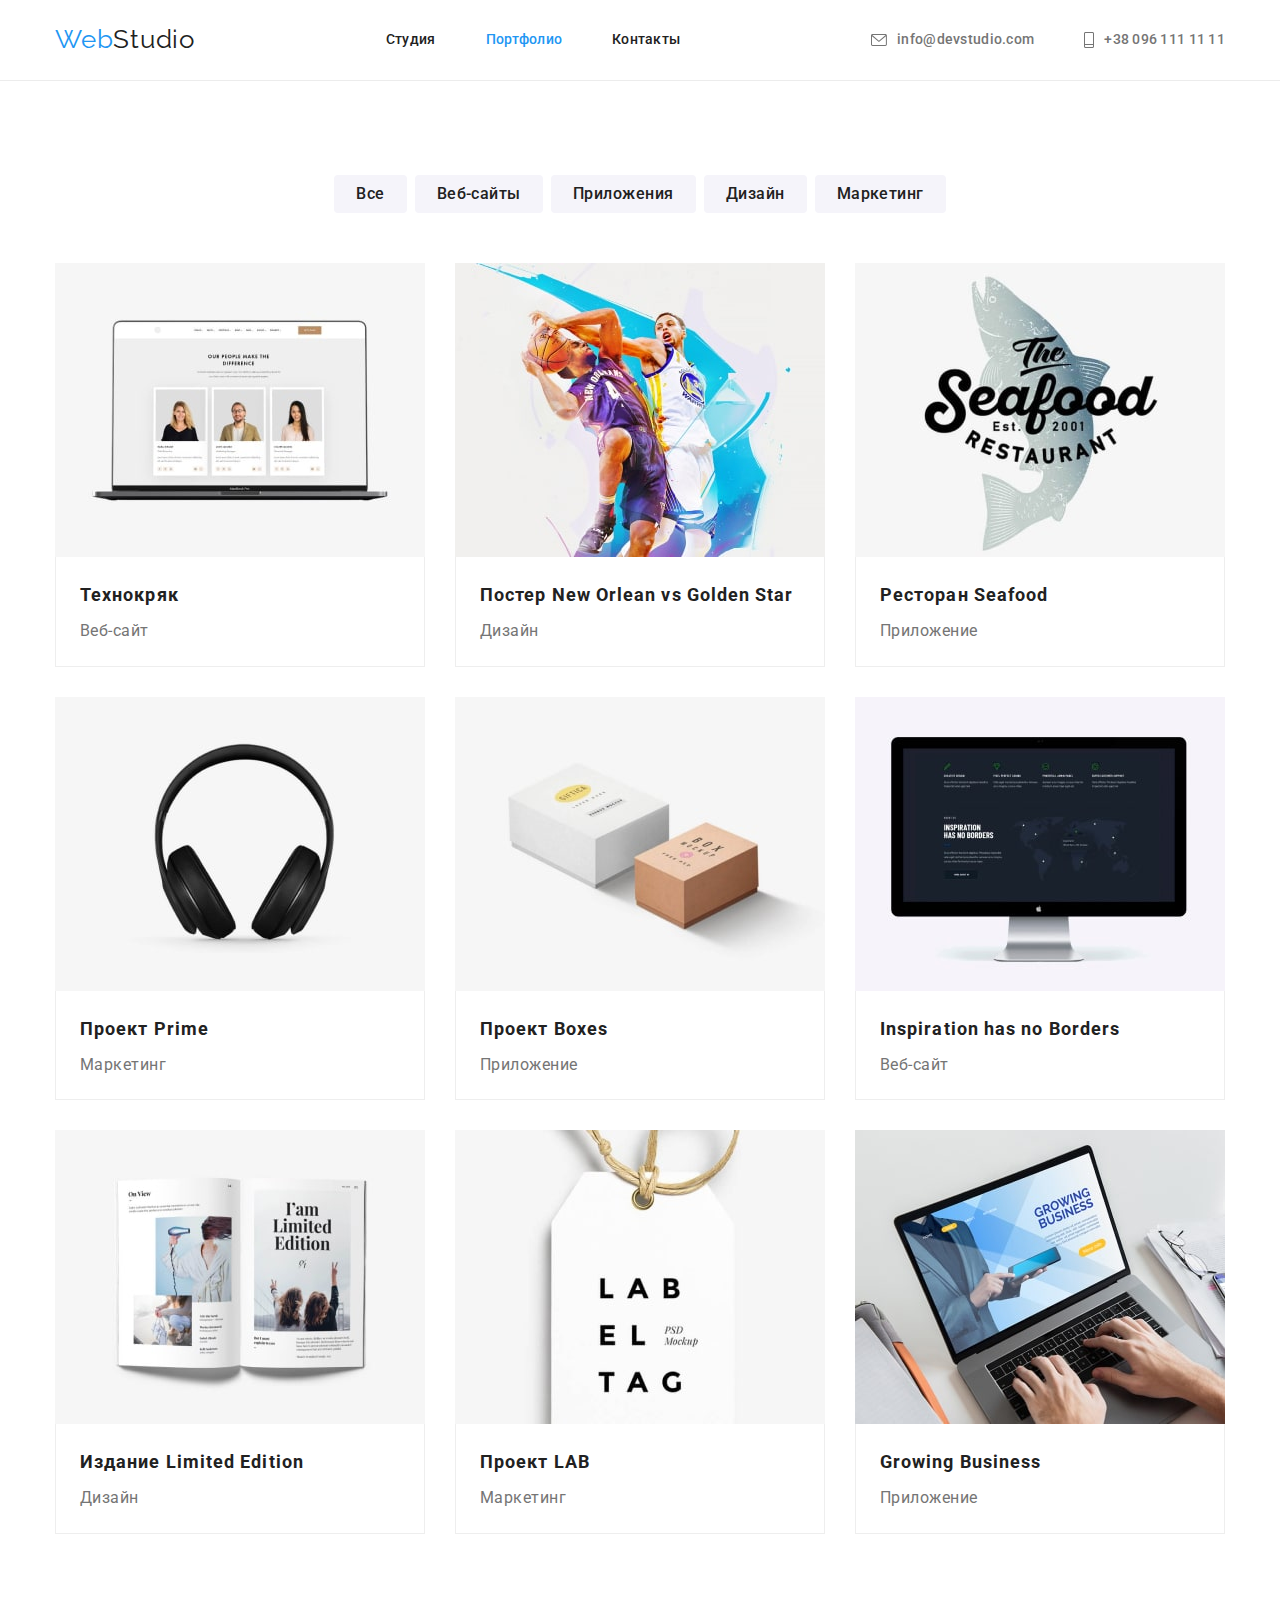
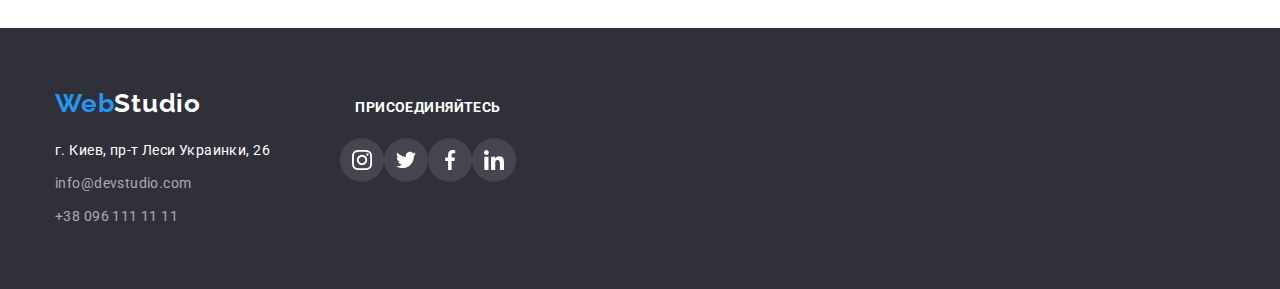
==== portfolio.html @ cda282c3 "creation" ====
<!DOCTYPE html>
<html lang="ru">
<head>
    <meta charset="UTF-8">
    <meta http-equiv="X-UA-Compatible" content="IE=edge">
    <meta name="viewport" content="width=device-width, initial-scale=1.0">
    <title>WebStudio</title>
    <link href="https://fonts.googleapis.com/css2?family=Raleway:wght@700&family=Roboto:wght@400;500;700&display=swap"
    rel="stylesheet">
    <link rel="stylesheet" href="https://cdnjs.cloudflare.com/ajax/libs/modern-normalize/1.0.0/modern-normalize.min.css" />
    <link rel="stylesheet" href="./css/styles.css" />
</head>
<body>
    <header class="header">
        <div class="container header-nav">
            <a href="./index.html" class="header-logo link"><span class=" header-logo-web">Web</span>Studio</a>
            <nav>
                <ul class="header-site-nav list">
                    <li class="item">
                        <a href="./index.html" class="header-stydio link nav">Студия</a>
                    </li>
                    <li class="item">
                        <a href="./portfolio.html" class="header-portfolio current link nav">Портфолио</a>
                    </li>
                    <li class="item">
                        <a href="" class="header-contacts link nav">Контакты</a>
                    </li>
                </ul>
            </nav>
            <ul class="header-auth-nav list">
                <li class="item">
                    <a href="mailto:info@devstudio.com" class="header-mail-icon link nav">
                        <svg class="mail-icon">
                            <use href="./images/icons.svg#icon-envelope"></use>
                        </svg>
                        info@devstudio.com
                    </a>
                </li>
                <li class="item">
                    <a href="tel:+380961111111" class=" header-tel-icon link nav">
                        <svg class="tel-icon">
                            <use href="./images/icons.svg#icon-vector"></use>
                        </svg>
                        +38 096 111 11 11
                    </a>
                </li>
            </ul>
        </div>
    </header>
    <main>
        <section class="portfolio">
            <h1 class="visually-hidden">Проекты</h1>
            <div class="container">
                <ul class="filter list">
                    <li class="item"><button type="button" class="filter-button">Все</button></li>
                    <li class="item"><button type="button" class="filter-button">Веб-сайты</button></li>
                    <li class="item"><button type="button" class="filter-button">Приложения</button></li>
                    <li class="item"><button type="button" class="filter-button">Дизайн</button></li>
                    <li class="item"><button type="button" class="filter-button">Маркетинг</button></li>
                </ul>
            </div>
            <div class="container">
                <ul class="list portfolio-list">
                    <li class="item portfolio-card">
                        <img class="card" src="./images/crak.jpg" alt="Ноутбук с фотографией Веб-сайта" width="370">
                        <div class="portfolio-description">
                            <h2 class="portfolio-projeck">Технокряк</h2>
                            <p class="portfolio-projeck-title">Веб-сайт</p>
                        </div>
                    </li>
                    <li class="item portfolio-card">
                        <img class="card" src="./images/poster.jpg" alt="Постер New Orlean vs Golden Star" width="370">
                        <div class="portfolio-description">
                            <h2 class="portfolio-projeck">Постер New Orlean vs Golden Star</h2>
                            <p class="portfolio-projeck-title">Дизайн</p>
                        </div>
                    </li>
                    <li class="item portfolio-card">
                        <img class="card" src="./images/seafood.jpg" alt=" Название ресторана seafood" width="370">
                        <div class="portfolio-description">
                            <h2 class="portfolio-projeck">Ресторан Seafood</h2>
                            <p class="portfolio-projeck-title">Приложение</p>
                        </div>                 
                    </li>
                    <li class="item portfolio-card">
                        <img class="card" src="./images/prime.jpg" alt="Гарнитура" width="370">
                        <div class="portfolio-description">
                            <h2 class="portfolio-projeck">Проект Prime</h2>
                            <p class="portfolio-projeck-title">Маркетинг</p>
                        </div>
                    </li>
                    <li class="item portfolio-card">
                        <img class="card" src="./images/box.jpg" alt="Две коробки" width="370">
                        <div class="portfolio-description">
                            <h2 class="portfolio-projeck">Проект Boxes</h2>
                            <p class="portfolio-projeck-title">Приложение</p>
                        </div>
                    </li>
                    <li class="item portfolio-card">
                        <img class="card"g src="./images/borders.jpg" alt="Монитор с фотографией Веб-сайта" width="370">
                        <div class="portfolio-description">
                            <h2 class="portfolio-projeck">Inspiration has no Borders</h2>
                            <p class="portfolio-projeck-title">Веб-сайт</p>
                        </div>
                    </li>
                    <li class="item portfolio-card">
                        <img class="card" src="./images/edition.jpg" alt="Откытый журнал" width="370">
                        <div class="portfolio-description">
                            <h2 class="portfolio-projeck">Издание Limited Edition</h2>
                            <p class="portfolio-projeck-title">Дизайн</p>
                        </div>
                    </li>
                    <li class="item portfolio-card">
                        <img class="card" src="./images/lab.jpg" alt="Бирка LAB EL TAG">
                        <div class="portfolio-description">
                            <h2 class="portfolio-projeck">Проект LAB</h2>
                            <p class="portfolio-projeck-title">Маркетинг</p>
                        </div>
                    </li>
                    <li class="item portfolio-card">
                        <img class="card" src="./images/growing.jpg" alt="Ноутбук с фотографией Веб-сайта" width="370">
                        <div class="portfolio-description">
                            <h2 class="portfolio-projeck">Growing Business</h2>
                            <p class="portfolio-projeck-title">Приложение</p>
                        </div>
                    </li>
            </ul>
            </div>
        </section>
    </main>
    <footer class="footer">
        <div class="container footer-title">
            <div class="">
                <a href="./index.html" class="footer-logo link"><span class="footer-logo-web">Web</span>Studio</a>
                <address>
                    <ul class="list">
                        <li class="item addres-li"><a href="" class="footer-address-factual link">г. Киев, пр-т Леси
                                Украинки, 26</a></li>
                        <li class="item addres-li"><a href="mailto:info@devstudio.com"
                                class="footer-address link">info@devstudio.com</a></li>
                        <li class="item addres-li"><a href="tel:+380961111111" class="footer-address link">+38 096 111 11
                                11</a></li>
                    </ul>
                </address>
            </div>
            <div class="invite">
                <p class="footer-invite">присоединяйтесь</p>
                <ul class="invite-social-list list">
                    <li class="invite-social-item">
                        <a href="#" class="invite-social-link link">
                            <svg class="invite-social-icon" width="20" height="20">
                                <use href="./images/icons.svg#icon-instagram"></use>
                            </svg>
                        </a>
                    </li>
                    <li class="invite-social-item">
                        <a href="#" class="invite-social-link link">
                            <svg class="invite-social-icon" width="20" height="20">
                                <use href="./images/icons.svg#icon-twitter"></use>
                            </svg>
                        </a>
                    </li>
                    <li class="invite-social-item">
                        <a href="#" class="invite-social-link link">
                            <svg class="invite-social-icon" width="20" height="20">
                                <use href="./images/icons.svg#icon-facebook"></use>
                            </svg>
                        </a>
                    </li>
                    <li class="invite-social-item">
                        <a href="#" class="invite-social-link link">
                            <svg class="invite-social-icon" width="20" height="20">
                                <use href="./images/icons.svg#icon-linkedin"></use>
                            </svg>
                        </a>
                    </li>
                </ul>
            </div>
        </div>
    </footer>
</body>
</html>
---- css/styles.css ----
/* колір тексту заголовків rgba(33, 33, 33, 1); */
/* колір тексту параграфів rgba(117, 117, 117, 1); */
/* колір фону сторінки Background #E5E5E5 */
/* колір фону кнопки синій  rgba(33, 150, 243, 1) */
/* колір фону кнопки сірий rgba(245, 244, 250, 1) */
/* колір тексту кнопок білий rgba(255, 255, 255, 1) */
:root {
  --primary-text-color: rgba(33, 33, 33, 1);
  --title-text-color: rgba(117, 117, 117, 1);
  --accent-color: #2196f3;
  --wite-color: rgba(255, 255, 255, 1);
  --wite-adres-color: rgba(255, 255, 255, 0.6);
  --background-features-work-color: #e5e5e5;
  --background-team-color: #f5f4fa;
  --background-hero-footer-color: rgba(47, 48, 58, 1);
  --background-buttons-color: rgba(245, 244, 250, 1);
}

p,
h1,
h2,
h3,
h4,
h5,
h6 {
  margin: 0;
}

ul,
ol {
  margin: 0;
  padding: 0;
}

button {
  cursor: pointer;
}

.container {
  margin: 0 auto;
  width: 1200px;
  padding-left: 15px;
  padding-right: 15px;
}

.visually-hidden {
  position: absolute;
  white-space: nowrap;
  width: 1px;
  height: 1px;
  overflow: hidden;
  border: 0;
  padding: 0;
  clip: rect(0 0 0 0);
  clip-path: inset(50%);
  margin: -1px;
}

body {
  color: var(--primary-text-color);

  font-family: "Roboto", sans-serif;
}

.list {
  list-style: none;
}

.link {
  text-decoration: none;
}

/* ----------------HEADER-------------------------- */

.header {
  background-color: var(--wite-color);
  border-bottom: 1px solid #ececec;
  /* height: 80px; */
  padding-top: 24px;
  padding-bottom: 25px;
}

.header-logo {
  /* margin-right: 93px; */
  color: var(--primary-text-color);
  font-family: "Raleway", sans-serif;
  font-size: 26px;
  line-height: 1.2;
  text-align: left;
  vertical-align: Top;
  letter-spacing: 0.03em;
}

.header-logo:focus,
.header-logo:hover {
  color: var(--accent-color);
}

.header-logo-web {
  color: var(--accent-color);
}

.header a {
  color: var(--primary-text-color);
}

.header-nav {
  display: flex;
  justify-content: space-between;
  align-items: center;
}

.header-site-nav {
  display: flex;
  align-items: center;
}

.header-nav .item + .item {
  margin-left: 50px;
}

.header-site-nav a {
  color: var(--primary-text-color);

  font-weight: 500;
  font-size: 14px;
  line-height: 1.5;
  letter-spacing: 0.02em;
}

.header-auth-nav {
  display: flex;
  align-items: center;
}

.header-auth-nav a {
  color: var(--title-text-color);

  font-weight: 500;
  font-size: 14px;
  line-height: 1.5;
  letter-spacing: 0.02em;
}

.header-stydio.current {
  color: var(--accent-color);
}

.header-portfolio.current {
  color: var(--accent-color);
}

.nav:hover,
.nav:focus {
  color: var(--accent-color);
  fill: var(--accent-color);
}

.header-mail-icon {
  display: flex;
  align-items: center;
  fill: var(--title-text-color);
}

.mail-icon {
  width: 16px;
  height: 12px;
  margin-right: 10px;
}

.header-tel-icon {
  display: flex;
  align-items: center;
  fill: var(--title-text-color);
}
.tel-icon {
  width: 10px;
  height: 16px;
  margin-right: 10px;
}

/* ----------------HERO-------------------------- */

.hero {
  max-width: 1600;
  background-image: linear-gradient(
      rgba(47, 48, 58, 0.4),
      rgba(47, 48, 58, 0.4)
    ),
    url(../images/img-background.jpg);
  background-repeat: no-repeat;
  background-position: center;
  block-size: cover;
  padding-top: 200px;
  padding-bottom: 200px;
}

.hero-title {
  color: var(--wite-color);
  font-weight: 900;
  font-size: 44px;
  line-height: 1.36;

  letter-spacing: 0.06em;
  text-transform: uppercase;

  text-align: center;
  margin-right: auto;
  margin-left: auto;
  margin-bottom: 30px;
}

.hero-button {
  background-color: var(--accent-color);
  color: var(--wite-color);
  cursor: pointer;
  box-shadow: 0px 4px 4px rgba(0, 0, 0, 0.15);
  border: 0;
  border-radius: 4px;

  font-family: inherit;
  font-weight: 700;
  font-size: 16px;
  line-height: 1.8;
  letter-spacing: 0.06em;

  display: block;
  align-items: center;
  margin-right: auto;
  margin-left: auto;
  width: 200px;
  height: 50px;
  left: 700px;
  top: 430px;
}

.hero-button:hover,
.hero-button:focus {
  color: var(--primary-text-color);
}

/* ----------------FEATURES-------------------------- */

.features {
  background-color: var(--background-features-work-color);
  padding-top: 94px;
  padding-bottom: 94px;
}

.features-list {
  display: flex;
  justify-content: center;
}

.features-description {
  min-width: 270px;
}

.features-list .item + .item {
  margin-left: 30px;
}

.features-item {
  color: var(--primary-text-color);

  margin-top: 0px;
  margin-bottom: 10px;

  font-weight: 700;
  font-size: 14px;
  line-height: 1.14;
  letter-spacing: 0.03em;
  text-transform: uppercase;
}

.features-title {
  color: var(--title-text-color);
  margin-top: 0;
  margin-bottom: 0;

  font-weight: 400;
  font-size: 14px;
  line-height: 1.7;
  letter-spacing: 0.03em;
}

.features-icon {
  display: flex;
  justify-content: center;
  align-items: center;
  width: 270px;
  height: 120px;
  /* position: absolute; */
  left: 215px;
  top: 774px;

  background: #f5f4fa;
  border-radius: 4px;

  margin-bottom: 30px;
}

.antenna-icon:hover,
.clock-icon:hover,
.diagram-icon:hover,
.astronaut-icon:hover {
  stroke: var(--accent-color);
  stroke-width: 0.3px;
}

.features-icon:hover {
  border: 2px solid var(--accent-color);
}

/* ----------------WORK-------------------------- */

.work {
  background-color: var(--background-features-work-color);
  padding-bottom: 94px;
}

.work-list {
  display: flex;
  padding-left: 0;
}

.work-list .item + .item {
  margin-left: 30px;
}

.work-title {
  color: var(--primary-text-color);
  margin-top: 0px;
  margin-bottom: 50px;

  font-weight: 700;
  font-size: 36px;
  line-height: 1.16;
  text-align: center;
  letter-spacing: 0.03em;
}

/* ----------------TIAM-------------------------- */

.tiam-card {
  width: 270px;
  height: 428px;
  left: 215px;
  top: 1785px;

  background: #ffffff;

  box-shadow: 0px 1px 3px rgba(0, 0, 0, 0.12), 0px 1px 1px rgba(0, 0, 0, 0.14),
    0px 2px 1px rgba(0, 0, 0, 0.2);
  border-radius: 0px 0px 4px 4px;
}

.tiam {
  background-color: var(--background-team-color);
  padding-top: 94px;
  padding-bottom: 94px;
}

.tiam-list {
  display: flex;
  padding-left: 0;
}

.tiam-list .item + .item {
  margin-left: 30px;
}

.tiam-title {
  color: var(--primary-text-color);
  margin-top: 0px;
  margin-bottom: 50px;

  font-weight: 700;
  font-size: 36px;
  line-height: 1.16;
  text-align: center;
  letter-spacing: 0.03em;
}

.tiam-description {
  padding-top: 30px;
  padding-bottom: 30px;
}

.tiam-name {
  color: var(--primary-text-color);

  margin-bottom: 10px;
  margin-top: 0px;
  text-align: center;

  font-weight: 500;
  font-size: 16px;
  line-height: 1.8;
  letter-spacing: 0.03em;
}

.tiam-name-title {
  color: var(--title-text-color);
  margin-top: 0;
  margin-bottom: 0;
  text-align: center;

  font-size: 16px;
  line-height: 1.8;
  letter-spacing: 0.03em;
  margin-bottom: 16px;
}

.tiam-social-list {
  display: flex;
  justify-content: center;
}

.tiam-social-item {
  width: 44px;
  height: 44px;
}
.tiam-social-item + .tiam-social-item {
  margin-left: 10px;
}

.tiam-social-link {
  width: 100%;
  height: 100%;
  /* background-color: violet; */
  border-radius: 50%;
  display: flex;
  align-items: center;
  justify-content: center;
  fill: var(--title-text-color);
}

.tiam-social-link:hover,
.tiam-social-link:focus {
  background-color: var(--accent-color);
  fill: var(--wite-color);
}

/* ----------------CUSTOMERS-------------------------- */

.customers {
  padding-top: 94px;
  padding-bottom: 94px;
}

.customers-title {
  font-weight: 700;
  font-size: 36px;
  line-height: 1.16;
  text-align: center;
  letter-spacing: 0.03em;
  margin-bottom: 50px;
}

.customers-list {
  display: flex;
  justify-content: space-between;
  align-items: center;
}

.customers-link {
  width: 170px;
  height: 92px;
  border: 1px solid rgba(175, 177, 184, 1);
  border-radius: 4px;
  display: flex;
  justify-content: center;
  align-items: center;
  fill: rgba(175, 177, 184, 1);
}

.customers-link:hover,
.customers-link:focus {
  border: 1px solid var(--accent-color);
  fill: var(--accent-color);
}

/* ----------------FOOTER-------------------------- */

.footer {
  background-color: var(--background-hero-footer-color);
  padding-top: 60px;
  padding-bottom: 60px;
}

.footer-address-factual:hover,
.footer-address-factual:focus,
.footer-address:hover,
.footer-address:focus {
  color: var(--accent-color);
}

.footer-logo {
  display: block;
  color: var(--wite-color);
  margin-bottom: 20px;

  font-family: Raleway;
  font-weight: 700;
  font-size: 26px;
  line-height: 1.2;
  letter-spacing: 0.03em;
}

.footer-logo:focus,
.footer-logo:hover {
  color: var(--accent-color);
}

.footer-logo-web {
  color: var(--accent-color);
}

.footer-address {
  color: var(--wite-adres-color);

  font-style: normal;
  font-weight: 400;
  font-size: 14px;
  line-height: 1.7;
  letter-spacing: 0.03em;
}
.footer-address-factual {
  color: var(--wite-color);

  font-style: normal;
  font-weight: 400;
  font-size: 14px;
  line-height: 1.7;
  letter-spacing: 0.03em;
}

.addres-li:not(:last-child) {
  margin-bottom: 9px;
}

.footer-title {
  display: flex;
  align-items: baseline;
}

.footer-invite {
  font-weight: 700;
  font-size: 14px;
  line-height: 1.4;
  letter-spacing: 0.03em;
  text-transform: uppercase;
  text-align: center;
  display: block;
  margin-bottom: 20px;

  color: #ffffff;
}

.invite {
  margin-left: 70px;
}

.invite-social-list {
  display: flex;
}

.invite-social-item {
  width: 44px;
  height: 44px;
}
.invite-social-item + .tiam-social-item {
  margin-left: 10px;
}

.invite-social-link {
  width: 100%;
  height: 100%;
  background-color: rgba(255, 255, 255, 0.1);
  border-radius: 50%;
  display: flex;
  align-items: center;
  justify-content: center;
  fill: var(--wite-color);
}

.invite-social-link:hover,
.invite-social-link:focus {
  background-color: var(--accent-color);
}

/* ---------------- PORTFOLIO-------------------------- */

.portfolio {
  padding-top: 94px;
  padding-bottom: 94px;
}

/* ---------------PORTFOLIO FILTER---------------------- */

.filter {
  display: flex;
  justify-content: center;
  margin-bottom: 50px;
}

.filter .item + .item {
  margin-left: 8px;
}

.filter-button {
  color: var(--primary-text-color);
  background-color: var(--background-buttons-color);
  cursor: pointer;
  margin-top: 0px;
  margin-bottom: 0px;
  padding: 6px 22px;
  border: 0;
  border-radius: 4px;

  font-family: inherit;
  font-weight: 500;
  font-size: 16px;
  line-height: 1.6;
  text-align: center;
  letter-spacing: 0.03em;
}

.filter-button:hover,
.filter-button:focus {
  color: var(--wite-color);
  background-color: var(--accent-color);
  box-shadow: 0px 3px 1px rgba(0, 0, 0, 0.1), 0px 1px 2px rgba(0, 0, 0, 0.08),
    0px 2px 2px rgba(0, 0, 0, 0.12);
}
/* ---------------PORTFOLIO PROJECTS---------------------- */

.portfolio-list {
  display: flex;
  flex-wrap: wrap;
}

.portfolio-list .item:not(:nth-child(3n + 1)) {
  margin-left: 30px;
}

.portfolio-list .item:nth-child(-n + 6) {
  margin-bottom: 30px;
}

.portfolio-description {
  border-right: 1px solid #eeeeee;
  border-bottom: 1px solid #eeeeee;
  border-left: 1px solid #eeeeee;

  padding: 20px 24px;
}

.card {
  display: block;
}

.portfolio-projeck {
  color: var(--primary-text-color);
  margin-top: 0px;
  margin-bottom: 4px;

  font-weight: 700;
  font-size: 18px;
  line-height: 2;
  letter-spacing: 0.06em;
}

.portfolio-projeck-title {
  color: var(--title-text-color);
  margin-top: 0;
  margin-bottom: 0;

  font-size: 16px;
  line-height: 1.8;
  letter-spacing: 0.03em;
}

.portfolio-card:hover {
  /* position: absolute; */
  width: 370px;
  height: 404px;
  left: 215px;
  top: 262px;
  background: #ffffff;
  border: 1px solid #eeeeee;
  box-sizing: border-box;
  box-shadow: 0px 1px 1px rgba(0, 0, 0, 0.12), 0px 4px 4px rgba(0, 0, 0, 0.06),
    1px 4px 6px rgba(0, 0, 0, 0.16);
}
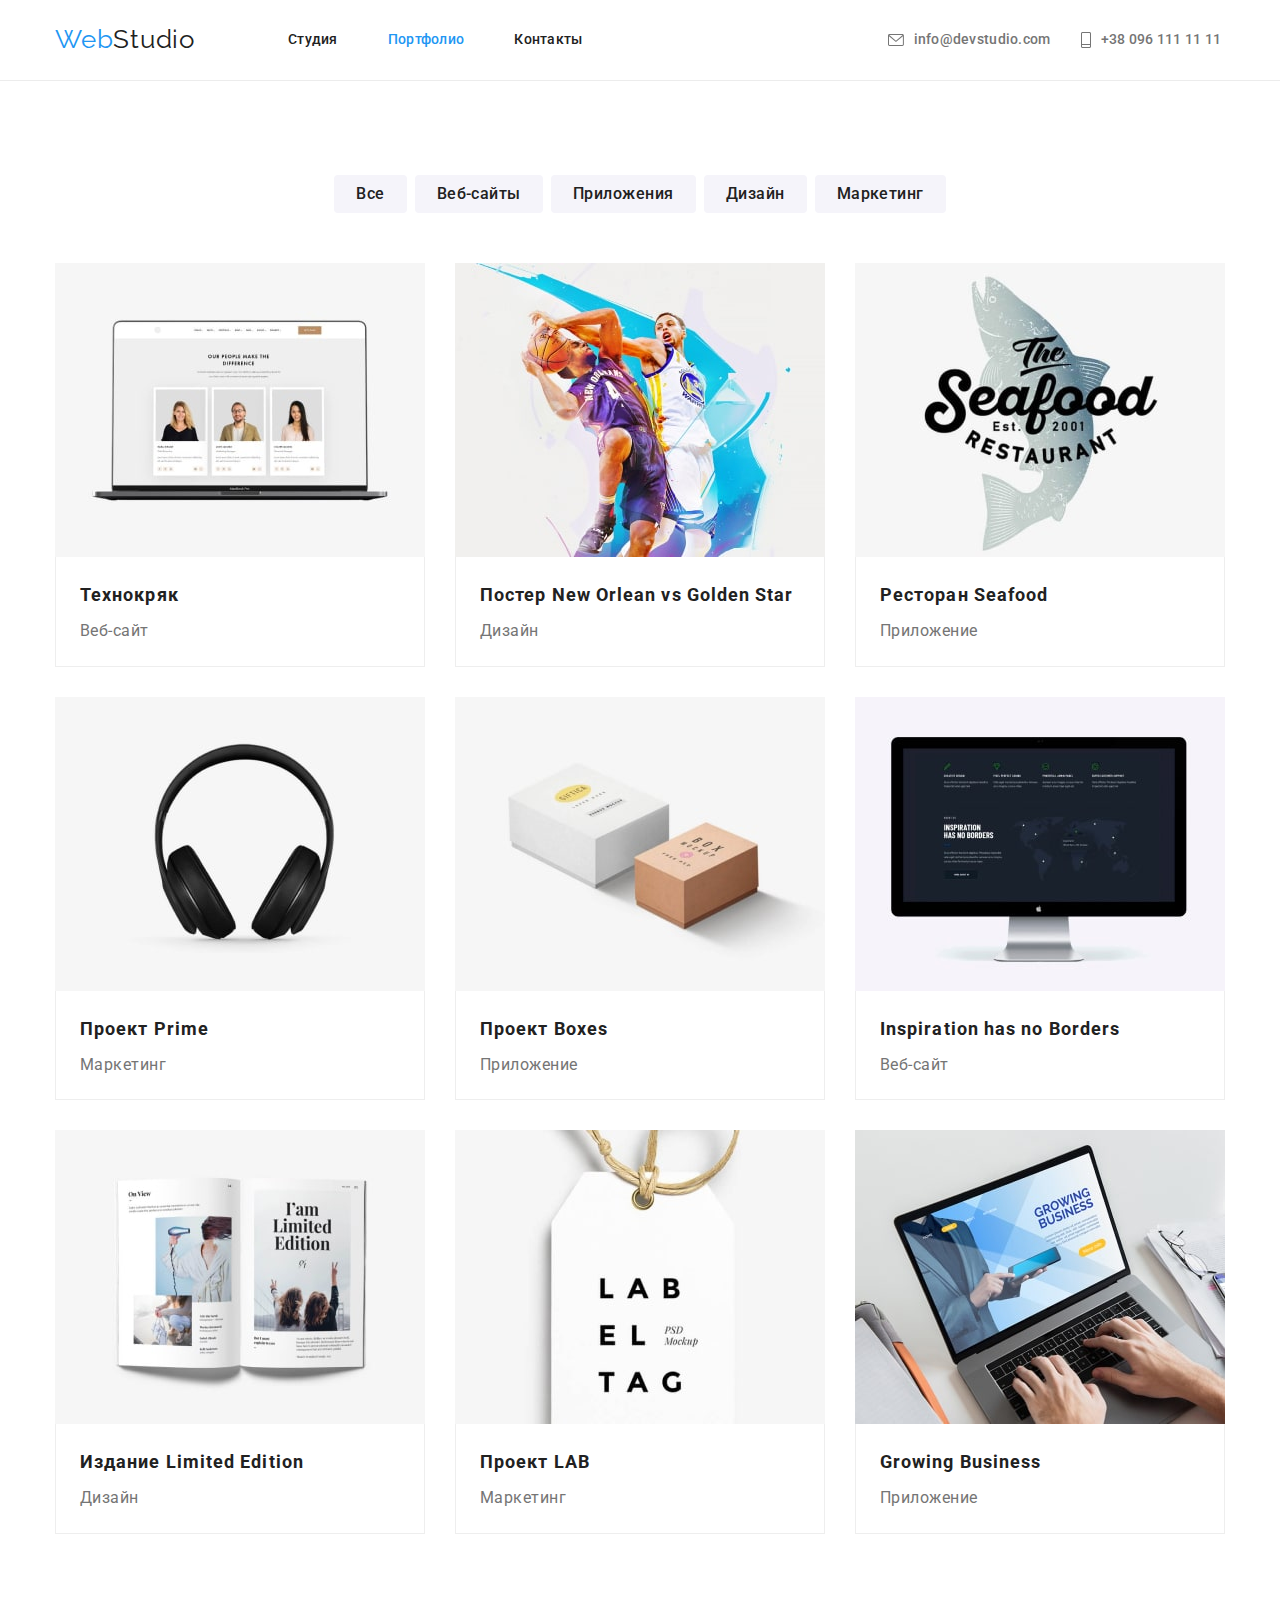
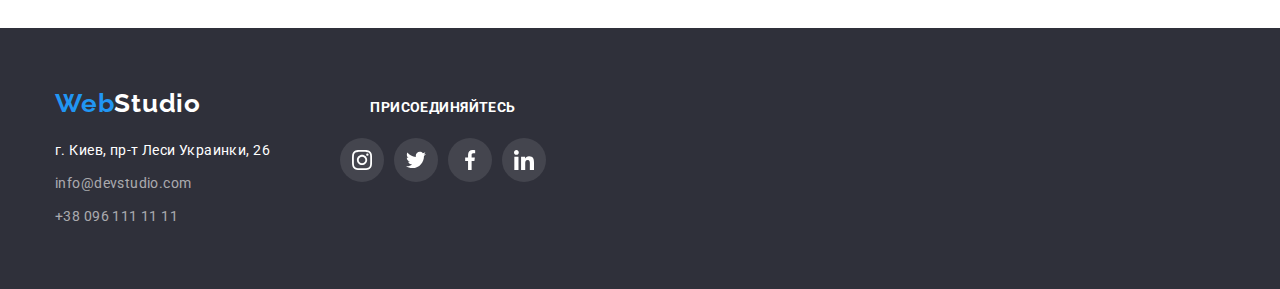
==== commit 28e4d23a: "correction" ====
--- a/portfolio.html
+++ b/portfolio.html
@@ -146,28 +146,28 @@
             <div class="invite">
                 <p class="footer-invite">присоединяйтесь</p>
                 <ul class="invite-social-list list">
-                    <li class="invite-social-item">
+                    <li class="invite-social-item item">
                         <a href="#" class="invite-social-link link">
                             <svg class="invite-social-icon" width="20" height="20">
                                 <use href="./images/icons.svg#icon-instagram"></use>
                             </svg>
                         </a>
                     </li>
-                    <li class="invite-social-item">
+                    <li class="invite-social-item item">
                         <a href="#" class="invite-social-link link">
                             <svg class="invite-social-icon" width="20" height="20">
                                 <use href="./images/icons.svg#icon-twitter"></use>
                             </svg>
                         </a>
                     </li>
-                    <li class="invite-social-item">
+                    <li class="invite-social-item item">
                         <a href="#" class="invite-social-link link">
                             <svg class="invite-social-icon" width="20" height="20">
                                 <use href="./images/icons.svg#icon-facebook"></use>
                             </svg>
                         </a>
                     </li>
-                    <li class="invite-social-item">
+                    <li class="invite-social-item item">
                         <a href="#" class="invite-social-link link">
                             <svg class="invite-social-icon" width="20" height="20">
                                 <use href="./images/icons.svg#icon-linkedin"></use>
--- a/css/styles.css
+++ b/css/styles.css
@@ -81,7 +81,7 @@
 }
 
 .header-logo {
-  /* margin-right: 93px; */
+  margin-right: 93px;
   color: var(--primary-text-color);
   font-family: "Raleway", sans-serif;
   font-size: 26px;
@@ -106,7 +106,7 @@
 
 .header-nav {
   display: flex;
-  justify-content: space-between;
+  /* justify-content: space-between; */
   align-items: center;
 }
 
@@ -115,7 +115,7 @@
   align-items: center;
 }
 
-.header-nav .item + .item {
+.header-site-nav .item + .item {
   margin-left: 50px;
 }
 
@@ -131,6 +131,12 @@
 .header-auth-nav {
   display: flex;
   align-items: center;
+  justify-content: flex-start;
+  margin-left: 305px;
+}
+
+.header-auth-nav .item + .item {
+  margin-left: 30px;
 }
 
 .header-auth-nav a {
@@ -242,7 +248,7 @@
 /* ----------------FEATURES-------------------------- */
 
 .features {
-  background-color: var(--background-features-work-color);
+  /* background-color: var(--background-features-work-color); */
   padding-top: 94px;
   padding-bottom: 94px;
 }
@@ -315,7 +321,7 @@
 /* ----------------WORK-------------------------- */
 
 .work {
-  background-color: var(--background-features-work-color);
+  /* background-color: var(--background-features-work-color); */
   padding-bottom: 94px;
 }
 
@@ -344,10 +350,6 @@
 
 .tiam-card {
   width: 270px;
-  height: 428px;
-  left: 215px;
-  top: 1785px;
-
   background: #ffffff;
 
   box-shadow: 0px 1px 3px rgba(0, 0, 0, 0.12), 0px 1px 1px rgba(0, 0, 0, 0.14),
@@ -433,7 +435,7 @@
   display: flex;
   align-items: center;
   justify-content: center;
-  fill: var(--title-text-color);
+  fill: rgba(175, 177, 184, 1);
 }
 
 .tiam-social-link:hover,
@@ -588,6 +590,10 @@
 .invite-social-link:hover,
 .invite-social-link:focus {
   background-color: var(--accent-color);
+}
+
+.invite-social-list .item + .item {
+  margin-left: 10px;
 }
 
 /* ---------------- PORTFOLIO-------------------------- */
@@ -683,14 +689,6 @@
 }
 
 .portfolio-card:hover {
-  /* position: absolute; */
-  width: 370px;
-  height: 404px;
-  left: 215px;
-  top: 262px;
-  background: #ffffff;
-  border: 1px solid #eeeeee;
-  box-sizing: border-box;
   box-shadow: 0px 1px 1px rgba(0, 0, 0, 0.12), 0px 4px 4px rgba(0, 0, 0, 0.06),
     1px 4px 6px rgba(0, 0, 0, 0.16);
 }
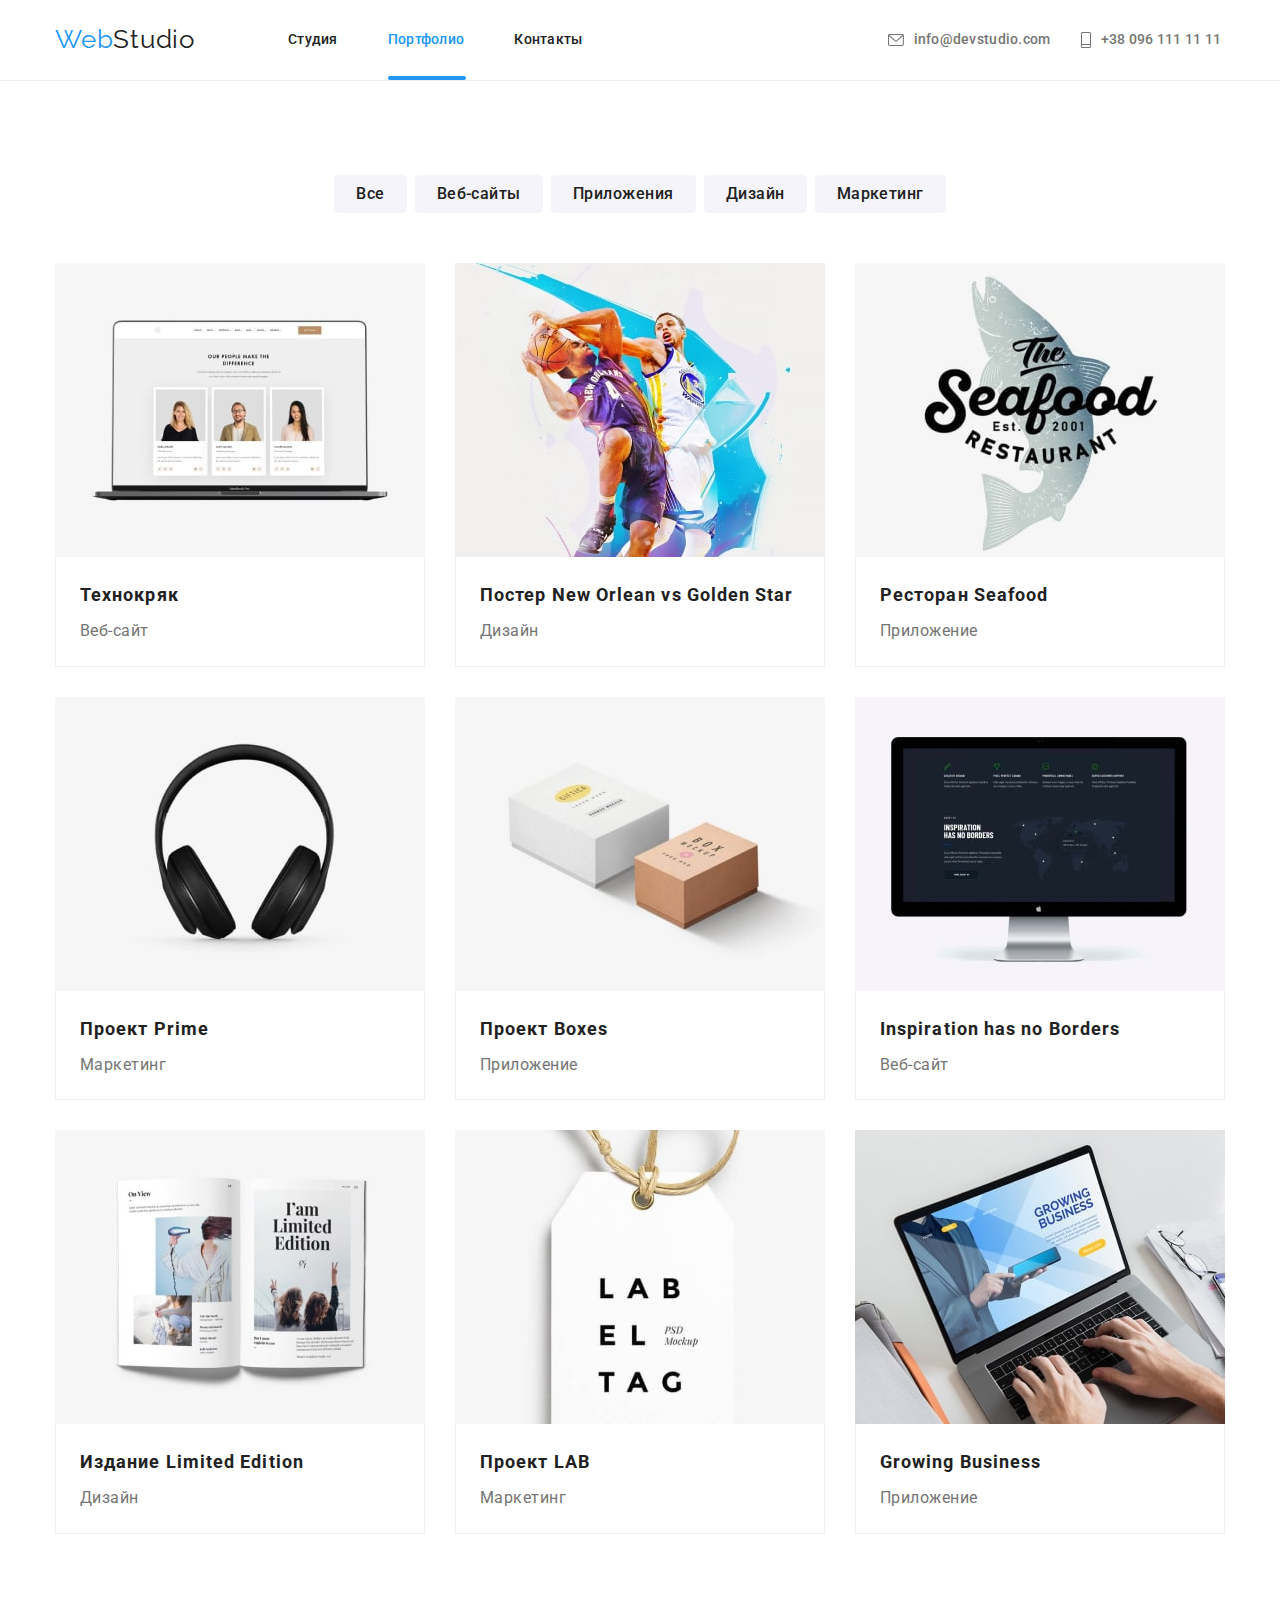
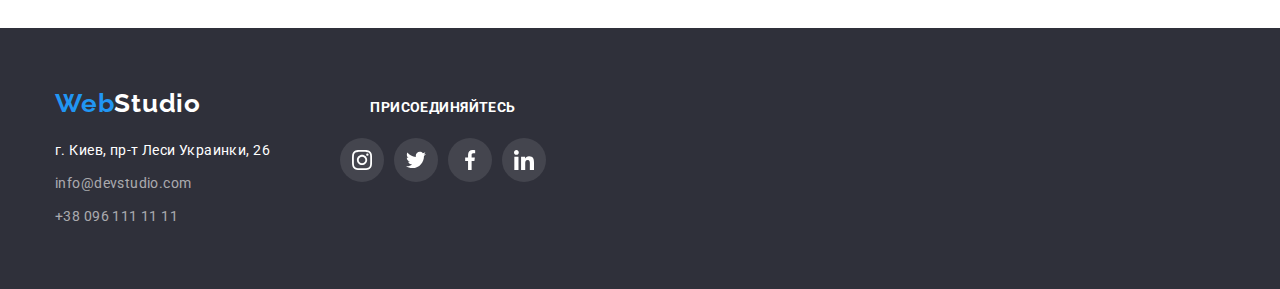
==== commit fad473de: "Update portfolio.html" ====
--- a/portfolio.html
+++ b/portfolio.html
@@ -62,7 +62,13 @@
             <div class="container">
                 <ul class="list portfolio-list">
                     <li class="item portfolio-card">
+                        <div class="portfolio-overlay">
                         <img class="card" src="./images/crak.jpg" alt="Ноутбук с фотографией Веб-сайта" width="370">
+                        <div class="portfolio-overlay-card">
+                            <p>Технокряк это современная площадка распространения коронавируса. Компании используют эту платформу для цифрового
+                                шпионажа и атак на защищённые сервера конкурентов.</p>
+                        </div>
+                        </div>
                         <div class="portfolio-description">
                             <h2 class="portfolio-projeck">Технокряк</h2>
                             <p class="portfolio-projeck-title">Веб-сайт</p>
--- a/css/styles.css
+++ b/css/styles.css
@@ -78,6 +78,8 @@
   /* height: 80px; */
   padding-top: 24px;
   padding-bottom: 25px;
+
+  position: relative;
 }
 
 .header-logo {
@@ -89,6 +91,10 @@
   text-align: left;
   vertical-align: Top;
   letter-spacing: 0.03em;
+
+  transition-property: color;
+  transition-duration: 250ms;
+  transition-timing-function: cubic-bezier(0.4, 0, 0.2, 1);
 }
 
 .header-logo:focus,
@@ -152,8 +158,38 @@
   color: var(--accent-color);
 }
 
+.header-stydio.current::after {
+  content: "";
+  width: 48px;
+  height: 4px;
+  background-size: contain;
+  background: #2196f3;
+  border-radius: 2px;
+  display: block;
+  position: absolute;
+  top: 76px;
+}
+
 .header-portfolio.current {
   color: var(--accent-color);
+}
+
+.header-portfolio.current::after {
+  content: "";
+  width: 78px;
+  height: 4px;
+  background-size: contain;
+  background: #2196f3;
+  border-radius: 2px;
+  display: block;
+  position: absolute;
+  top: 76px;
+}
+
+.nav {
+  transition-property: color, fill;
+  transition-duration: 250ms;
+  transition-timing-function: cubic-bezier(0.4, 0, 0.2, 1);
 }
 
 .nav:hover,
@@ -238,6 +274,10 @@
   height: 50px;
   left: 700px;
   top: 430px;
+
+  transition-property: color;
+  transition-duration: 250ms;
+  transition-timing-function: cubic-bezier(0.4, 0, 0.2, 1);
 }
 
 .hero-button:hover,
@@ -346,6 +386,35 @@
   letter-spacing: 0.03em;
 }
 
+.work-thumb {
+  position: relative;
+}
+
+.work-img {
+  display: block;
+  max-width: 100%;
+  width: 100%;
+}
+
+.work-thumb-title {
+  font-weight: 700;
+  font-size: 14px;
+  line-height: 1.14;
+  /* text-align: center; */
+  letter-spacing: 0.03em;
+  text-transform: uppercase;
+  color: var(--wite-color);
+  background: rgba(47, 48, 58, 0.8);
+
+  display: flex;
+  align-items: center;
+  justify-content: center;
+  width: 370px;
+  height: 70px;
+
+  position: absolute;
+  bottom: 0;
+}
 /* ----------------TIAM-------------------------- */
 
 .tiam-card {
@@ -436,6 +505,10 @@
   align-items: center;
   justify-content: center;
   fill: rgba(175, 177, 184, 1);
+
+  transition-property: background-color, fill;
+  transition-duration: 250ms;
+  transition-timing-function: cubic-bezier(0.4, 0, 0.2, 1);
 }
 
 .tiam-social-link:hover,
@@ -475,6 +548,10 @@
   justify-content: center;
   align-items: center;
   fill: rgba(175, 177, 184, 1);
+
+  transition-property: border, fill;
+  transition-duration: 250ms;
+  transition-timing-function: cubic-bezier(0.4, 0, 0.2, 1);
 }
 
 .customers-link:hover,
@@ -508,6 +585,10 @@
   font-size: 26px;
   line-height: 1.2;
   letter-spacing: 0.03em;
+
+  transition-property: color;
+  transition-duration: 250ms;
+  transition-timing-function: cubic-bezier(0.4, 0, 0.2, 1);
 }
 
 .footer-logo:focus,
@@ -527,7 +608,12 @@
   font-size: 14px;
   line-height: 1.7;
   letter-spacing: 0.03em;
-}
+
+  transition-property: color;
+  transition-duration: 250ms;
+  transition-timing-function: cubic-bezier(0.4, 0, 0.2, 1);
+}
+
 .footer-address-factual {
   color: var(--wite-color);
 
@@ -536,6 +622,10 @@
   font-size: 14px;
   line-height: 1.7;
   letter-spacing: 0.03em;
+
+  transition-property: color;
+  transition-duration: 250ms;
+  transition-timing-function: cubic-bezier(0.4, 0, 0.2, 1);
 }
 
 .addres-li:not(:last-child) {
@@ -585,6 +675,10 @@
   align-items: center;
   justify-content: center;
   fill: var(--wite-color);
+
+  transition-property: background-color;
+  transition-duration: 250ms;
+  transition-timing-function: cubic-bezier(0.4, 0, 0.2, 1);
 }
 
 .invite-social-link:hover,
@@ -631,6 +725,10 @@
   line-height: 1.6;
   text-align: center;
   letter-spacing: 0.03em;
+
+  transition-property: background-color, color, box-shadow;
+  transition-duration: 250ms;
+  transition-timing-function: cubic-bezier(0.4, 0, 0.2, 1);
 }
 
 .filter-button:hover,
@@ -688,7 +786,40 @@
   letter-spacing: 0.03em;
 }
 
+.portfolio-card {
+  transition-property: box-shadow;
+  transition-duration: 250ms;
+  transition-timing-function: cubic-bezier(0.4, 0, 0.2, 1);
+}
 .portfolio-card:hover {
   box-shadow: 0px 1px 1px rgba(0, 0, 0, 0.12), 0px 4px 4px rgba(0, 0, 0, 0.06),
     1px 4px 6px rgba(0, 0, 0, 0.16);
 }
+
+.portfolio-overlay {
+  position: relative;
+  overflow: hidden;
+}
+
+.portfolio-overlay-card {
+  position: absolute;
+  bottom: 0;
+  right: 0;
+  width: 100%;
+  height: 100%;
+
+  display: block;
+  padding: 63px 24px;
+
+  background-color: rgba(33, 150, 243, 0.9);
+  color: var(--wite-color);
+  font-size: 18px;
+  line-height: 1.56;
+  letter-spacing: 0.03em;
+
+  transform: translatey(100%);
+  transition: transform 250ms ease;
+}
+.portfolio-card:hover .portfolio-overlay-card {
+  transform: translatey(0);
+}
